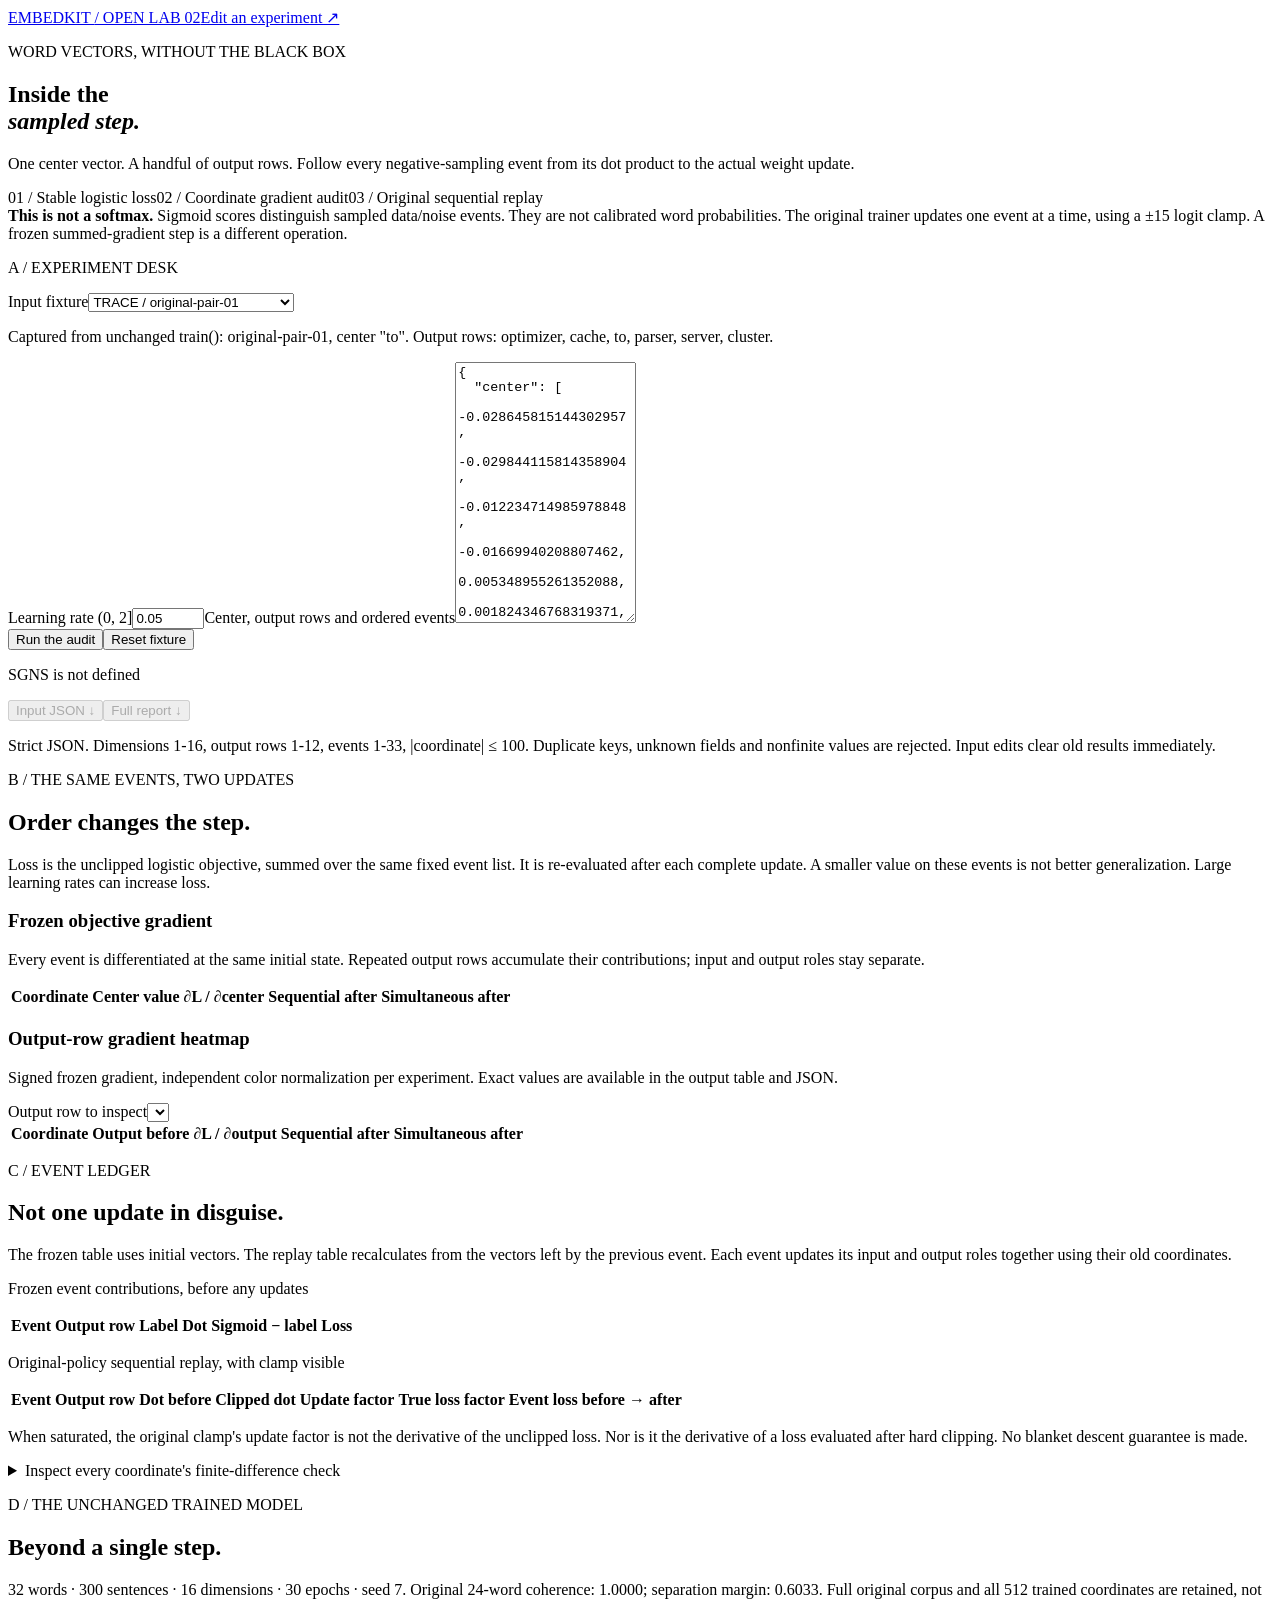
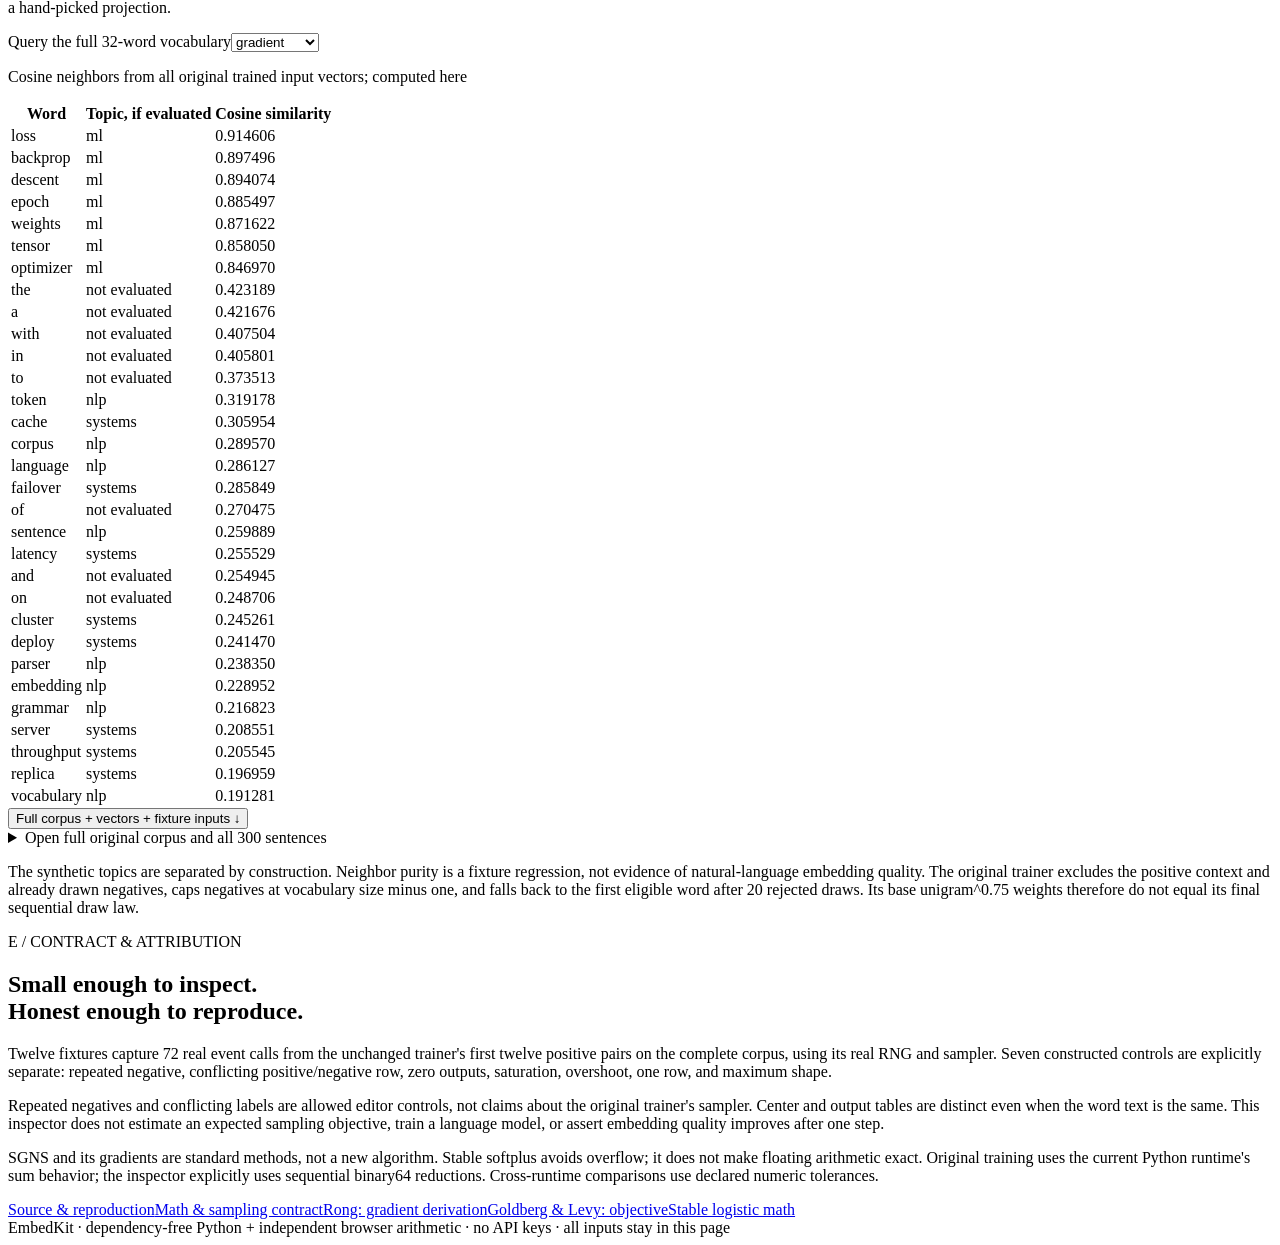
==== docs/index.html @ 65f37f4f "Add docs/index.html for packed SGNS inspector" ====
<!doctype html><html lang="en"><head><meta charset="utf-8"><meta name="viewport" content="width=device-width,initial-scale=1"><title>EmbedKit | Inside the sampled step</title><link rel="stylesheet" href="style.css"></head><body>
<header><a href="https://github.com/midya8/embedkit">EMBEDKIT <span>/ OPEN LAB 02</span></a><a href="#editor">Edit an experiment ↗</a></header>
<main><section class="hero"><p class="eyebrow">WORD VECTORS, WITHOUT THE BLACK BOX</p><h1>Inside the<br><em>sampled step.</em></h1><p class="intro">One center vector. A handful of output rows. Follow every negative-sampling event from its dot product to the actual weight update.</p><div class="ribbon"><span>01 / Stable logistic loss</span><span>02 / Coordinate gradient audit</span><span>03 / Original sequential replay</span></div></section>
<section class="notice"><strong>This is not a softmax.</strong> Sigmoid scores distinguish sampled data/noise events. They are not calibrated word probabilities. The original trainer updates one event at a time, using a ±15 logit clamp. A frozen summed-gradient step is a different operation.</section>
<section id="editor" class="workspace"><div class="panel input"><p class="eyebrow">A / EXPERIMENT DESK</p><label for="fixture">Input fixture</label><select id="fixture"></select><p id="provenance"></p><label for="rate">Learning rate (0, 2]</label><input id="rate" type="number" min="0.001" max="2" step="0.01" value="0.05"><label for="input">Center, output rows and ordered events</label><textarea id="input" spellcheck="false" rows="17"></textarea><div class="actions"><button id="apply">Run the audit</button><button id="reset" class="secondary">Reset fixture</button></div><p id="status" role="status" aria-live="polite"></p><div class="actions"><button id="saveInput" class="secondary">Input JSON ↓</button><button id="saveReport" class="secondary">Full report ↓</button></div><p class="caption">Strict JSON. Dimensions 1-16, output rows 1-12, events 1-33, |coordinate| ≤ 100. Duplicate keys, unknown fields and nonfinite values are rejected. Input edits clear old results immediately.</p></div>
<div class="panel results"><p class="eyebrow">B / THE SAME EVENTS, TWO UPDATES</p><h2>Order changes the step.</h2><div id="metrics" class="metrics"></div><p id="interpretation"></p><div id="lossChart" aria-label="Sampled objective before and after updates"></div><p class="caption">Loss is the unclipped logistic objective, summed over the same fixed event list. It is re-evaluated after each complete update. A smaller value on these events is not better generalization. Large learning rates can increase loss.</p><h3>Frozen objective gradient</h3><p>Every event is differentiated at the same initial state. Repeated output rows accumulate their contributions; input and output roles stay separate.</p><div class="table"><table><thead><tr><th>Coordinate</th><th>Center value</th><th>∂L / ∂center</th><th>Sequential after</th><th>Simultaneous after</th></tr></thead><tbody id="centerRows"></tbody></table></div><h3>Output-row gradient heatmap</h3><p class="caption">Signed frozen gradient, independent color normalization per experiment. Exact values are available in the output table and JSON.</p><div id="heatmap" class="table"></div><label for="row">Output row to inspect</label><select id="row"></select><div class="table"><table><thead><tr><th>Coordinate</th><th>Output before</th><th>∂L / ∂output</th><th>Sequential after</th><th>Simultaneous after</th></tr></thead><tbody id="outputRows"></tbody></table></div></div></section>
<section class="panel"><p class="eyebrow">C / EVENT LEDGER</p><h2>Not one update in disguise.</h2><p>The frozen table uses initial vectors. The replay table recalculates from the vectors left by the previous event. Each event updates its input and output roles together using their old coordinates.</p><p class="caption">Frozen event contributions, before any updates</p><div class="table"><table><thead><tr><th>Event</th><th>Output row</th><th>Label</th><th>Dot</th><th>Sigmoid − label</th><th>Loss</th></tr></thead><tbody id="frozenRows"></tbody></table></div><p class="caption">Original-policy sequential replay, with clamp visible</p><div class="table"><table><thead><tr><th>Event</th><th>Output row</th><th>Dot before</th><th>Clipped dot</th><th>Update factor</th><th>True loss factor</th><th>Event loss before → after</th></tr></thead><tbody id="eventRows"></tbody></table></div><p class="caption">When saturated, the original clamp's update factor is not the derivative of the unclipped loss. Nor is it the derivative of a loss evaluated after hard clipping. No blanket descent guarantee is made.</p><details><summary>Inspect every coordinate's finite-difference check</summary><p>Central difference h = 10⁻⁵ max(1, |coordinate|). The checked function is the frozen, unclipped sampled loss. Normalized error divides by max(1, |numeric|, |analytic|). This is a numerical diagnostic, not a proof.</p><div class="table"><table><thead><tr><th>Role / row / coordinate</th><th>Analytic</th><th>Central difference</th><th>Absolute error</th><th>Normalized error</th></tr></thead><tbody id="checkRows"></tbody></table></div></details></section>
<section class="panel original"><p class="eyebrow">D / THE UNCHANGED TRAINED MODEL</p><h2>Beyond a single step.</h2><p id="originalSummary"></p><label for="word">Query the full 32-word vocabulary</label><select id="word"></select><p class="caption">Cosine neighbors from all original trained input vectors; computed here</p><div class="table"><table><thead><tr><th>Word</th><th>Topic, if evaluated</th><th>Cosine similarity</th></tr></thead><tbody id="neighbors"></tbody></table></div><button id="archive" class="secondary">Full corpus + vectors + fixture inputs ↓</button><details><summary>Open full original corpus and all 300 sentences</summary><pre id="corpus"></pre></details><p class="caption">The synthetic topics are separated by construction. Neighbor purity is a fixture regression, not evidence of natural-language embedding quality. The original trainer excludes the positive context and already drawn negatives, caps negatives at vocabulary size minus one, and falls back to the first eligible word after 20 rejected draws. Its base unigram^0.75 weights therefore do not equal its final sequential draw law.</p></section>
<section class="panel limits"><p class="eyebrow">E / CONTRACT & ATTRIBUTION</p><h2>Small enough to inspect.<br>Honest enough to reproduce.</h2><p>Twelve fixtures capture 72 real event calls from the unchanged trainer's first twelve positive pairs on the complete corpus, using its real RNG and sampler. Seven constructed controls are explicitly separate: repeated negative, conflicting positive/negative row, zero outputs, saturation, overshoot, one row, and maximum shape.</p><p>Repeated negatives and conflicting labels are allowed editor controls, not claims about the original trainer's sampler. Center and output tables are distinct even when the word text is the same. This inspector does not estimate an expected sampling objective, train a language model, or assert embedding quality improves after one step.</p><p>SGNS and its gradients are standard methods, not a new algorithm. Stable softplus avoids overflow; it does not make floating arithmetic exact. Original training uses the current Python runtime's sum behavior; the inspector explicitly uses sequential binary64 reductions. Cross-runtime comparisons use declared numeric tolerances.</p><nav><a href="https://github.com/midya8/embedkit">Source & reproduction</a><a href="https://github.com/midya8/embedkit/blob/main/STEP.md">Math & sampling contract</a><a href="https://arxiv.org/html/1411.2738v4">Rong: gradient derivation</a><a href="https://ar5iv.labs.arxiv.org/html/1402.3722v1">Goldberg & Levy: objective</a><a href="https://docs.scipy.org/doc/scipy/reference/generated/scipy.special.log_expit.html">Stable logistic math</a></nav></section>
<footer>EmbedKit · dependency-free Python + independent browser arithmetic · no API keys · all inputs stay in this page</footer></main><script src="strict.js"></script><script src="step.js"></script><script src="data.js"></script><script src="app.js"></script></body></html>
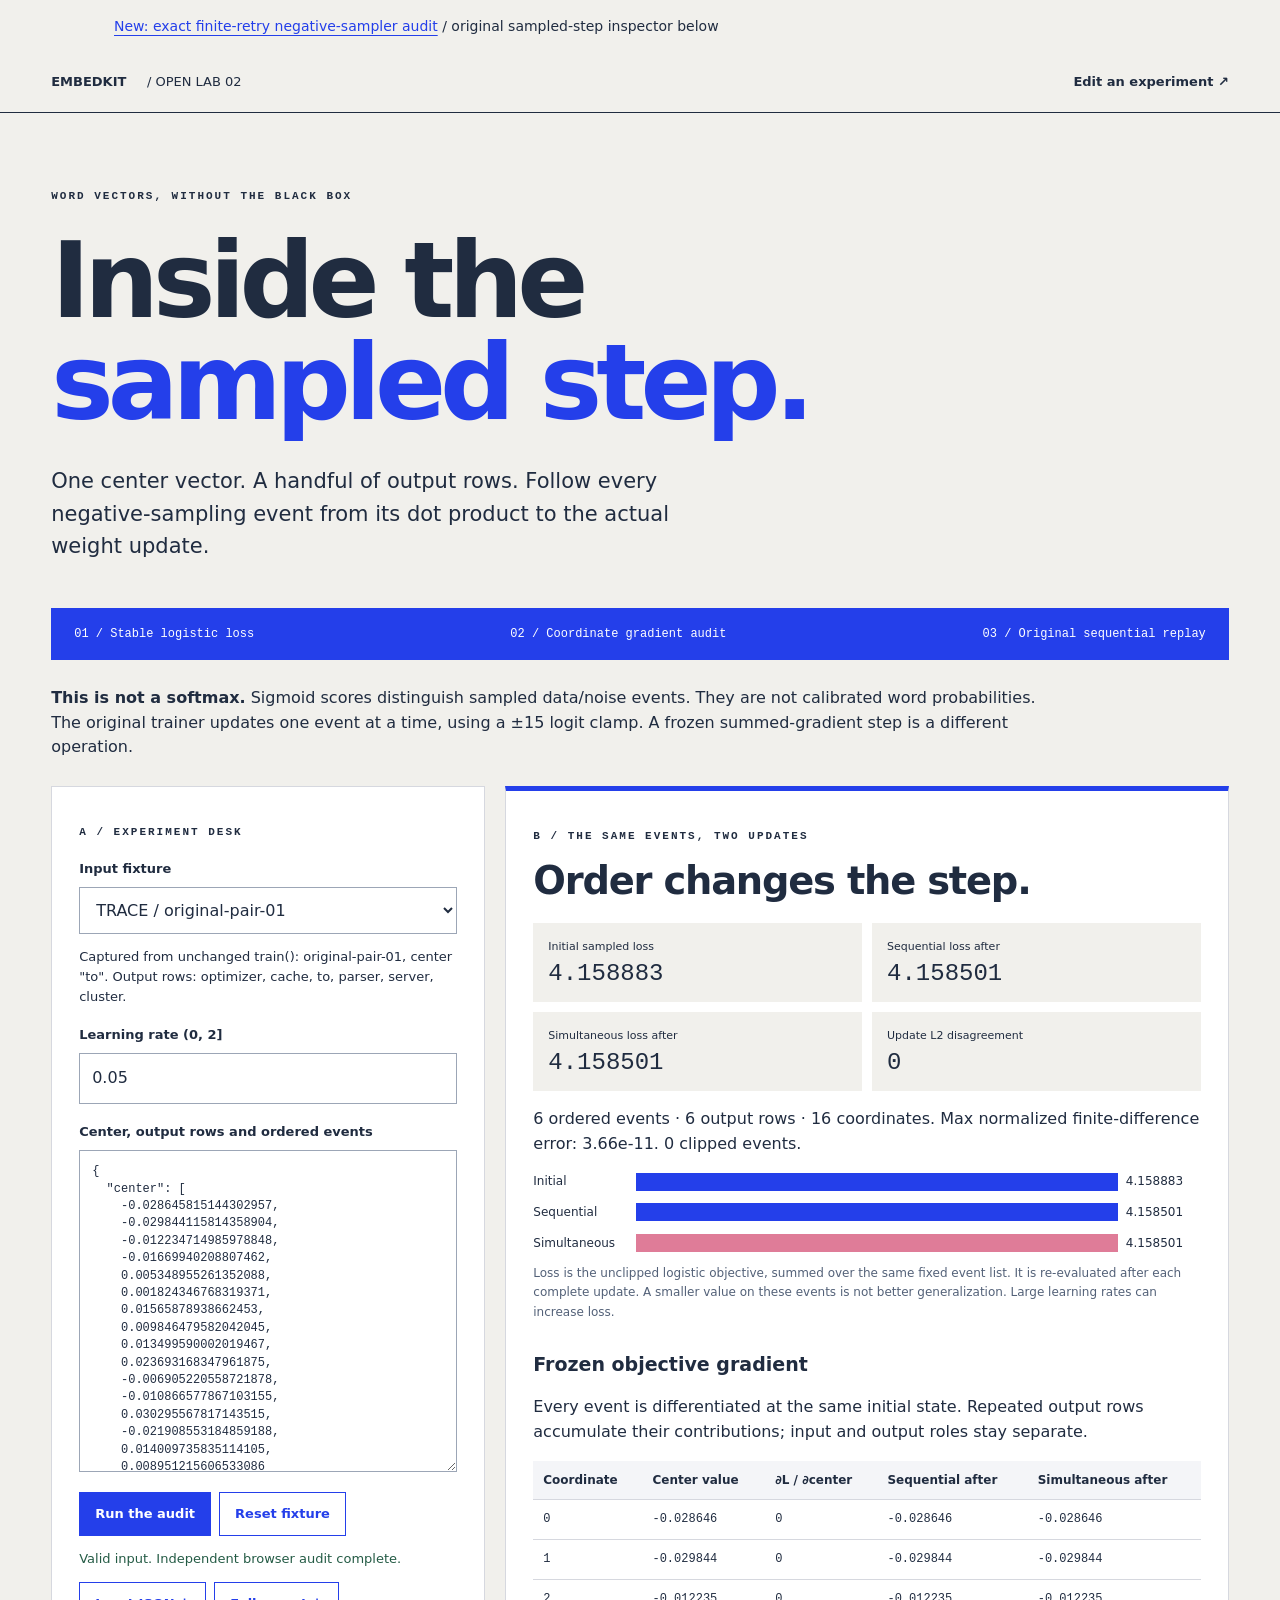
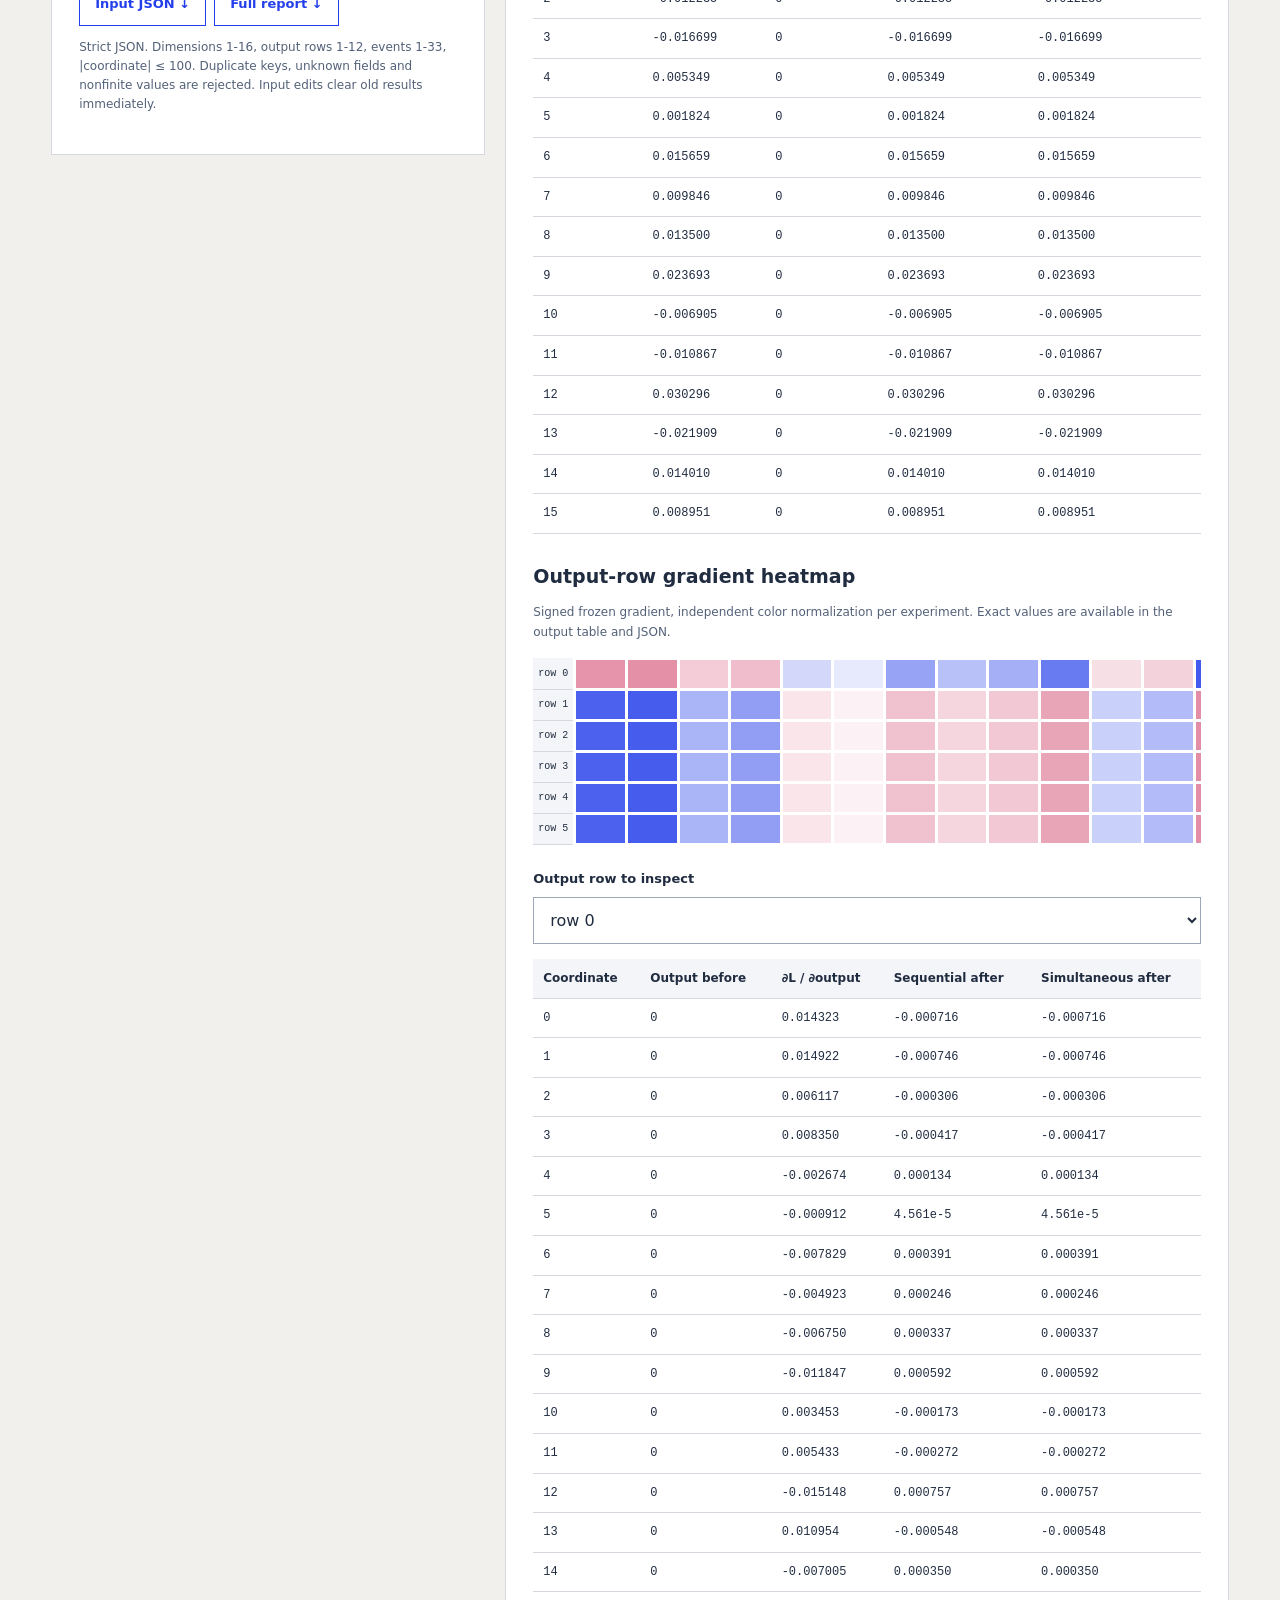
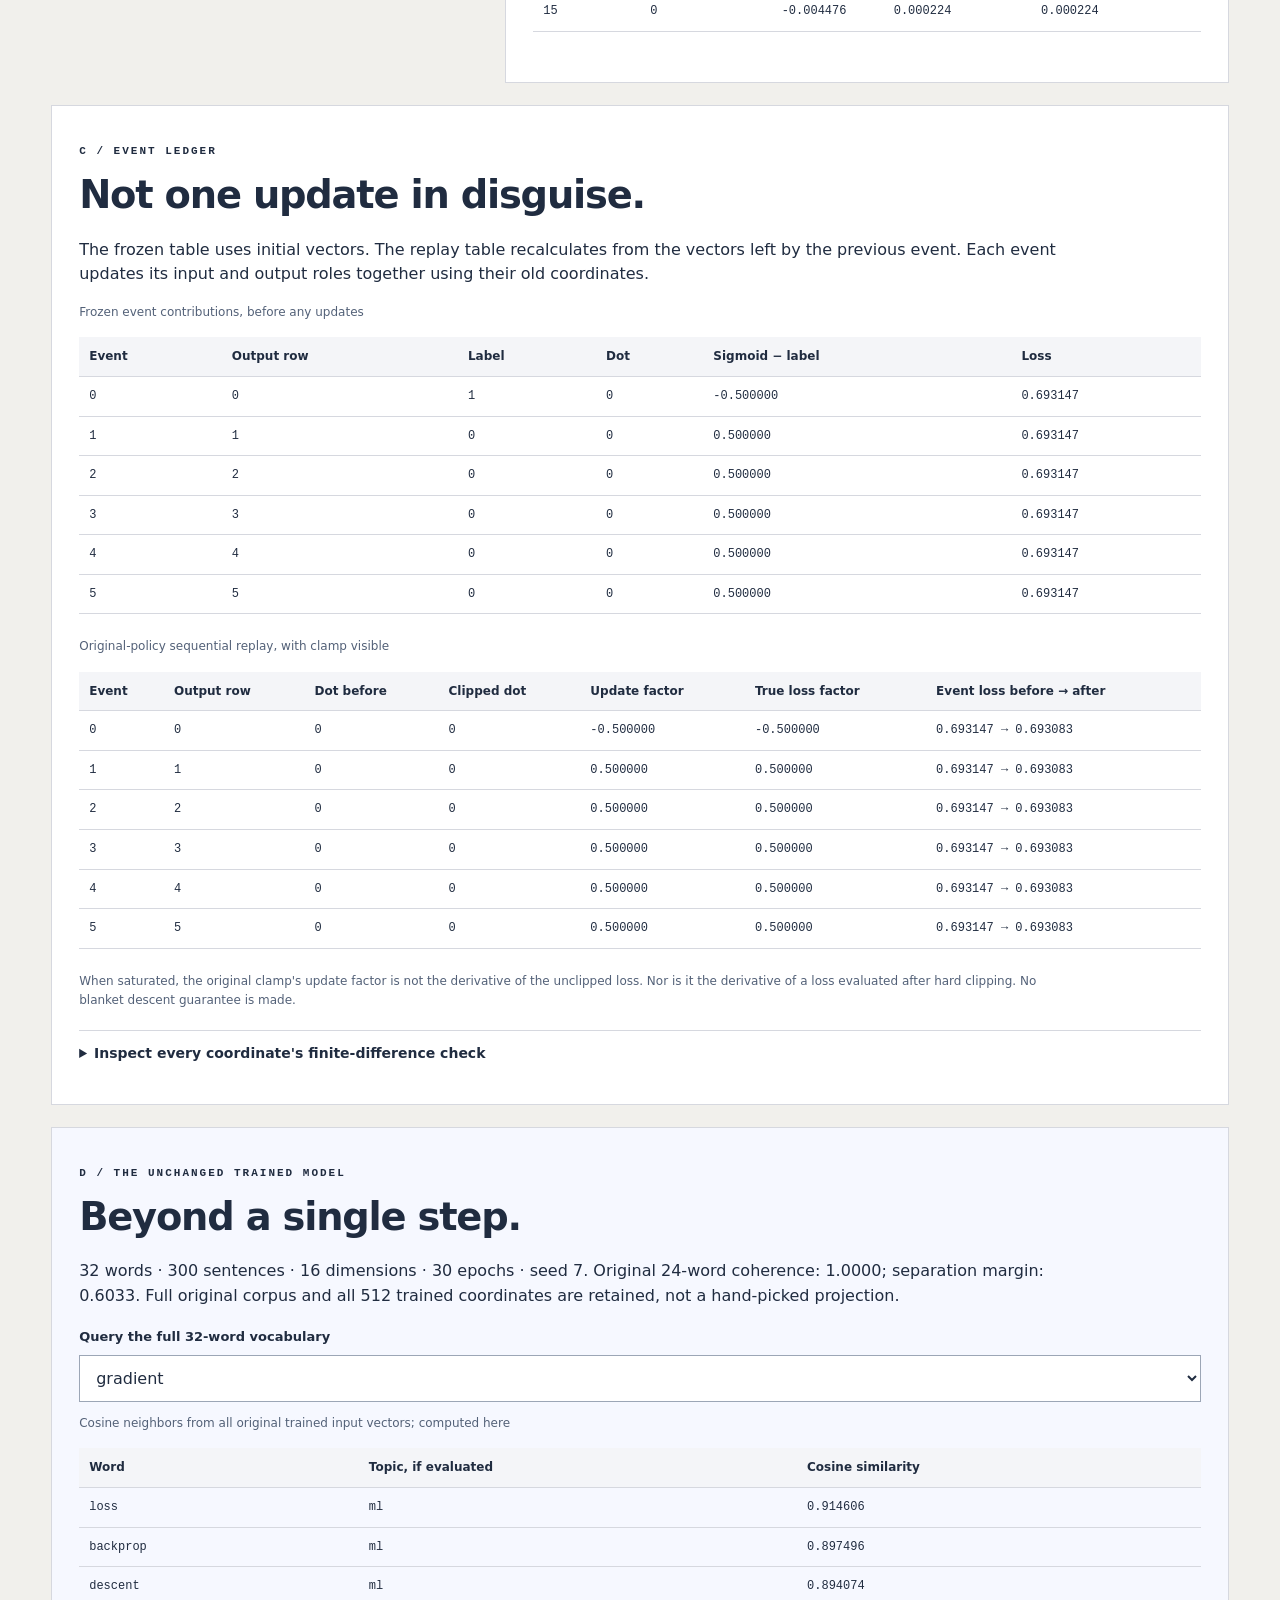
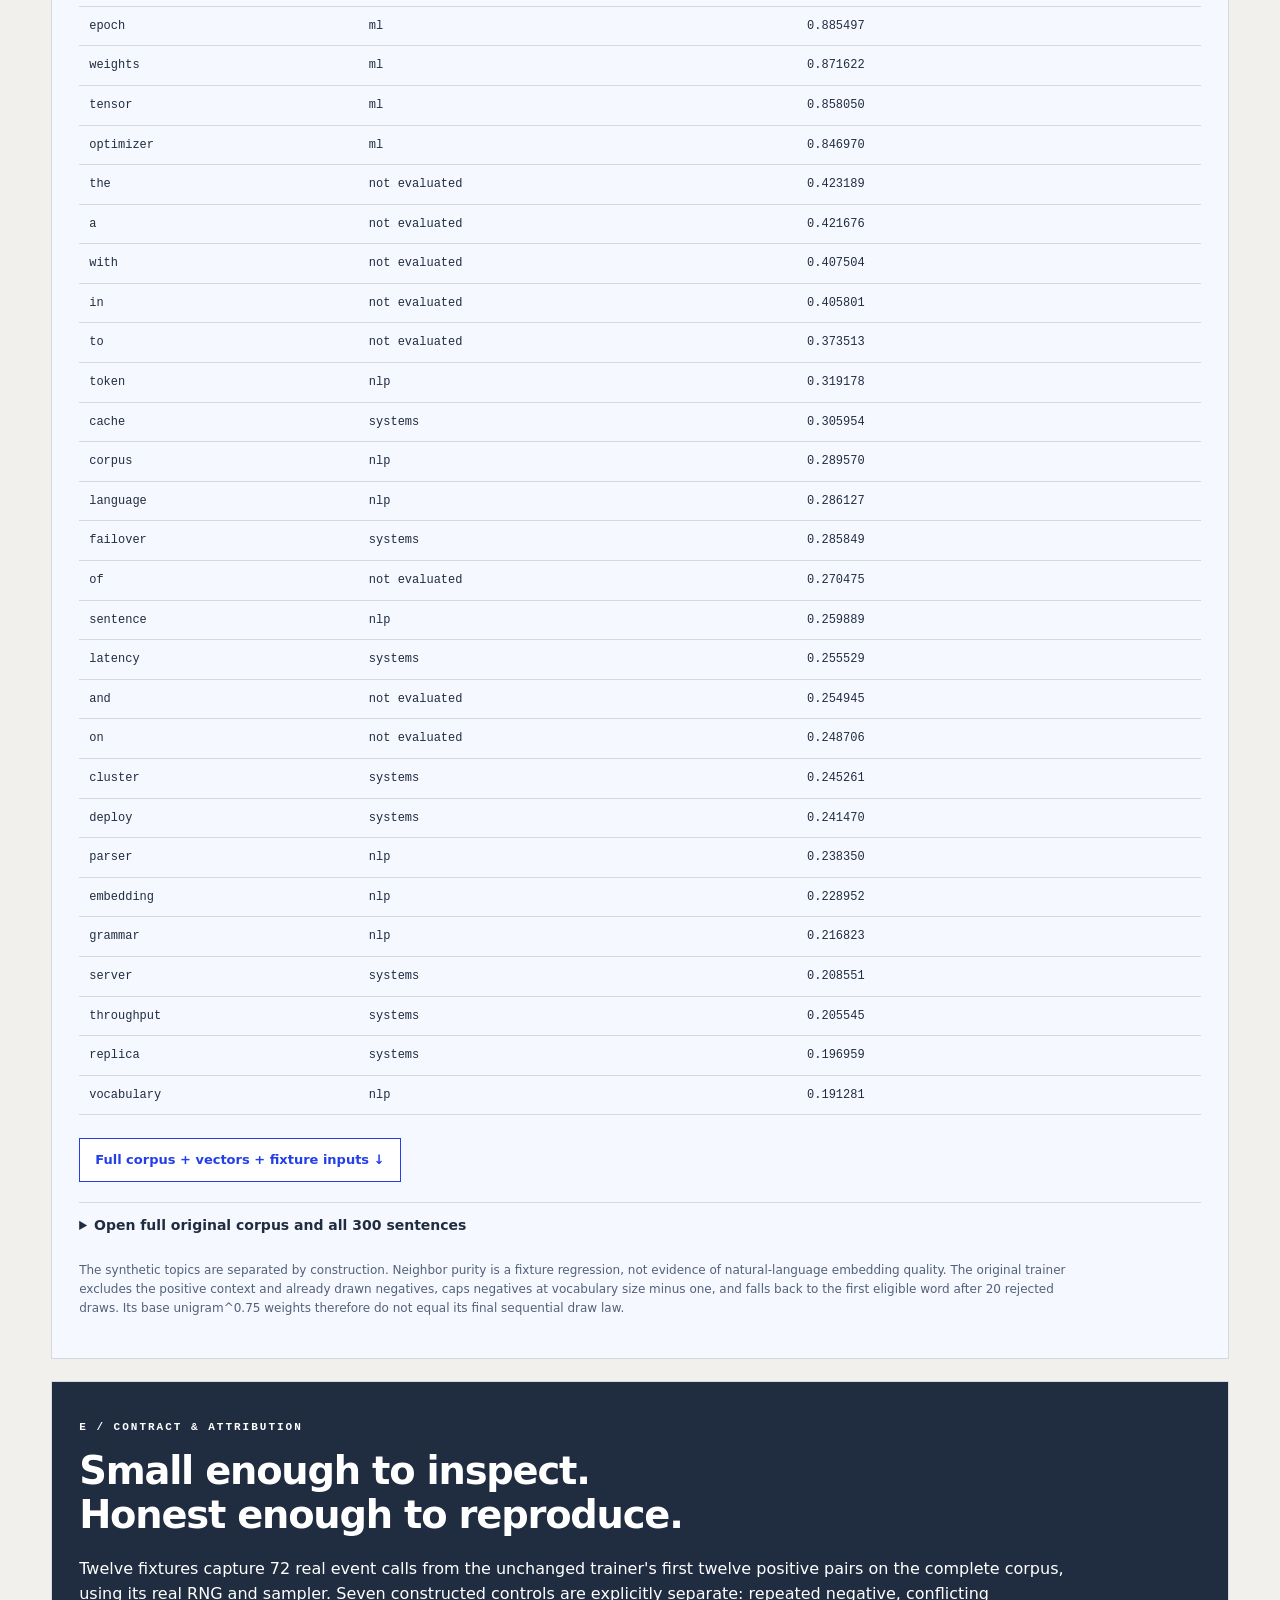
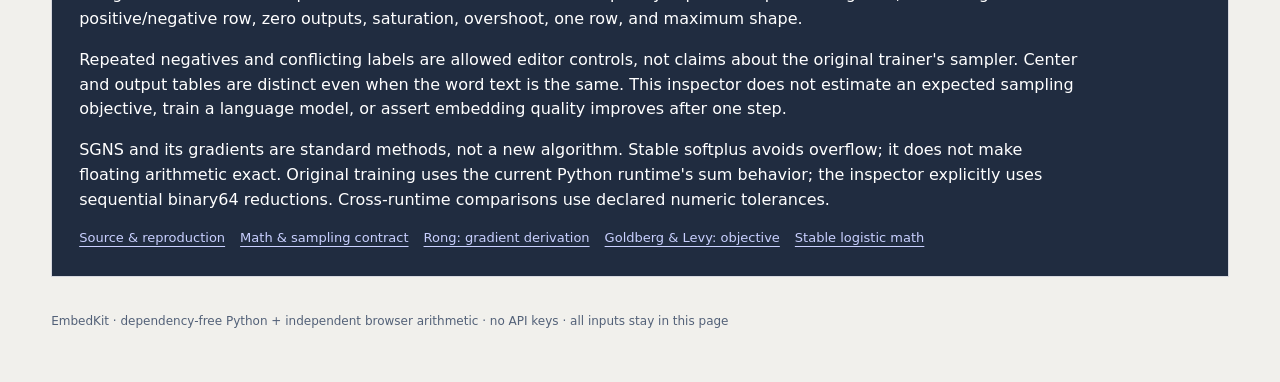
==== commit c1287b10: "EmbedKit: exact finite retry sampler audit docs/index.html" ====
--- a/docs/index.html
+++ b/docs/index.html
@@ -1,4 +1,5 @@
 <!doctype html><html lang="en"><head><meta charset="utf-8"><meta name="viewport" content="width=device-width,initial-scale=1"><title>EmbedKit | Inside the sampled step</title><link rel="stylesheet" href="style.css"></head><body>
+<p style="max-width:1100px;margin:18px auto;padding:0 24px;font:14px system-ui"><a href="sampler.html">New: exact finite-retry negative-sampler audit</a> / original sampled-step inspector below</p>
 <header><a href="https://github.com/midya8/embedkit">EMBEDKIT <span>/ OPEN LAB 02</span></a><a href="#editor">Edit an experiment ↗</a></header>
 <main><section class="hero"><p class="eyebrow">WORD VECTORS, WITHOUT THE BLACK BOX</p><h1>Inside the<br><em>sampled step.</em></h1><p class="intro">One center vector. A handful of output rows. Follow every negative-sampling event from its dot product to the actual weight update.</p><div class="ribbon"><span>01 / Stable logistic loss</span><span>02 / Coordinate gradient audit</span><span>03 / Original sequential replay</span></div></section>
 <section class="notice"><strong>This is not a softmax.</strong> Sigmoid scores distinguish sampled data/noise events. They are not calibrated word probabilities. The original trainer updates one event at a time, using a ±15 logit clamp. A frozen summed-gradient step is a different operation.</section>
--- a/docs/style.css
+++ b/docs/style.css
@@ -0,0 +1,3 @@
+:root{--ink:#202c40;--blue:#243fea;--paper:#f1f0ec;--pink:#fad2dc;--line:#d6d8df}*{box-sizing:border-box}body{margin:0;background:var(--paper);color:var(--ink);font:16px/1.55 system-ui,sans-serif}a{color:var(--blue);text-underline-offset:4px}header{padding:20px 4vw;border-bottom:1px solid var(--ink);display:flex;justify-content:space-between;gap:15px}header a{font-size:13px;font-weight:800;text-decoration:none;color:var(--ink)}header span{font-weight:400;margin-left:16px}main{max-width:1440px;margin:auto;padding:0 4vw 40px}.hero{padding:65px 0 0}.eyebrow{font:700 11px/1.4 ui-monospace,monospace;letter-spacing:2px}h1{font-size:clamp(53px,8.2vw,114px);line-height:.98;letter-spacing:-6px;font-weight:650;margin:25px 0 30px}h1 em{font-style:normal;color:var(--blue)}.intro{max-width:640px;font-size:21px}.ribbon{margin-top:45px;background:var(--blue);color:white;display:flex;gap:15px;justify-content:space-between;padding:19px 23px;font:12px ui-monospace,monospace}.notice{padding:26px 0;max-width:1000px}.workspace{display:grid;grid-template-columns:minmax(0,.9fr) minmax(0,1.5fr);gap:20px;align-items:start}.panel{background:#fff;border:1px solid var(--line);padding:27px;margin-bottom:22px;min-width:0}.input{position:sticky;top:15px}.results{border-top:5px solid var(--blue)}h2{font-size:clamp(27px,3vw,39px);line-height:1.15;letter-spacing:-1.2px;margin:14px 0 20px}h3{font-size:19px;margin:28px 0 8px}p{max-width:1000px}label{display:block;font-weight:700;font-size:13px;margin:18px 0 8px}select,input,textarea,button,summary{font:inherit;min-height:44px}select,input,textarea{width:100%;padding:12px;border:1px solid #9ca6b6;background:#fff;color:var(--ink);border-radius:0}textarea{font:12px/1.45 ui-monospace,monospace;resize:vertical;tab-size:2}button{border:1px solid var(--blue);background:var(--blue);color:#fff;padding:10px 15px;cursor:pointer;font-size:13px;font-weight:650}button.secondary{background:white;color:var(--blue)}button:disabled{opacity:.35;cursor:default}.actions{display:flex;flex-wrap:wrap;gap:8px;margin-top:12px}.caption{font-size:12px;color:#536178;line-height:1.6}#provenance{font-size:13px}#status{font-size:13px;overflow-wrap:anywhere}#status.bad{color:#a12546}#status.good{color:#245b45}.metrics{display:grid;grid-template-columns:repeat(2,minmax(0,1fr));gap:10px}.metric{background:var(--paper);padding:15px}.metric b{display:block;font:24px ui-monospace,monospace;overflow-wrap:anywhere}.metric span{display:block;font-size:11px;margin-bottom:5px}.barrow{display:grid;grid-template-columns:95px minmax(0,1fr) 75px;align-items:center;gap:8px;margin:12px 0;font-size:12px}.bar{height:18px;background:var(--blue);min-width:2px}.barrow:nth-child(3) .bar{background:#df7c98}.table{overflow-x:auto;max-width:100%;margin:15px 0 23px}table{border-collapse:collapse;width:100%;font-size:12px;text-align:left;white-space:nowrap}th,td{padding:10px;border-bottom:1px solid var(--line)}th{font-weight:650;background:#f4f5f8}td{font-family:ui-monospace,monospace}caption{text-align:left;color:#536178;font-size:12px;white-space:normal;padding:4px 0 10px}.heat td{min-width:31px;height:31px;padding:0;border:3px solid white}.heat th{padding:5px;font:10px ui-monospace,monospace}.heat td span{display:block;font-size:9px;text-align:center;color:transparent}.heat td:focus span,.heat td:hover span{color:var(--ink);background:#fff}summary{cursor:pointer;padding:12px 0;font-weight:650;font-size:14px}details{border-top:1px solid var(--line);margin-top:20px}pre{font:12px/1.6 ui-monospace,monospace;white-space:pre-wrap;overflow-wrap:anywhere;max-height:500px;overflow:auto;background:var(--paper);padding:20px}.original{background:#f6f8ff}.limits{background:var(--ink);color:white}.limits a{color:#c9d0ff}.limits nav{display:flex;flex-wrap:wrap;gap:15px;font-size:13px}footer{font-size:12px;margin:35px 0 10px;color:#536178}:focus-visible{outline:3px solid #e88eaa;outline-offset:3px}@media(max-width:850px){.workspace{grid-template-columns:1fr}.input{position:static}.hero{padding-top:40px}h1{letter-spacing:-3px}.panel{padding:20px}.ribbon{flex-direction:column;gap:10px}.intro{font-size:18px}}@media(max-width:400px){main{padding-left:14px;padding-right:14px}.panel{padding:15px}header{padding:16px 14px}header span{display:none}header a{font-size:11px}h1{font-size:51px;letter-spacing:-3px}.metric{padding:12px}.metric b{font-size:20px}.barrow{grid-template-columns:80px minmax(0,1fr) 60px;gap:4px;font-size:10px}}
+
+@media(max-width:850px){.table::after{content:"Scroll horizontally to inspect every column →";display:block;position:sticky;left:0;width:240px;max-width:100%;font:11px/1.5 system-ui,sans-serif;color:#536178;margin-top:8px;white-space:normal}}
